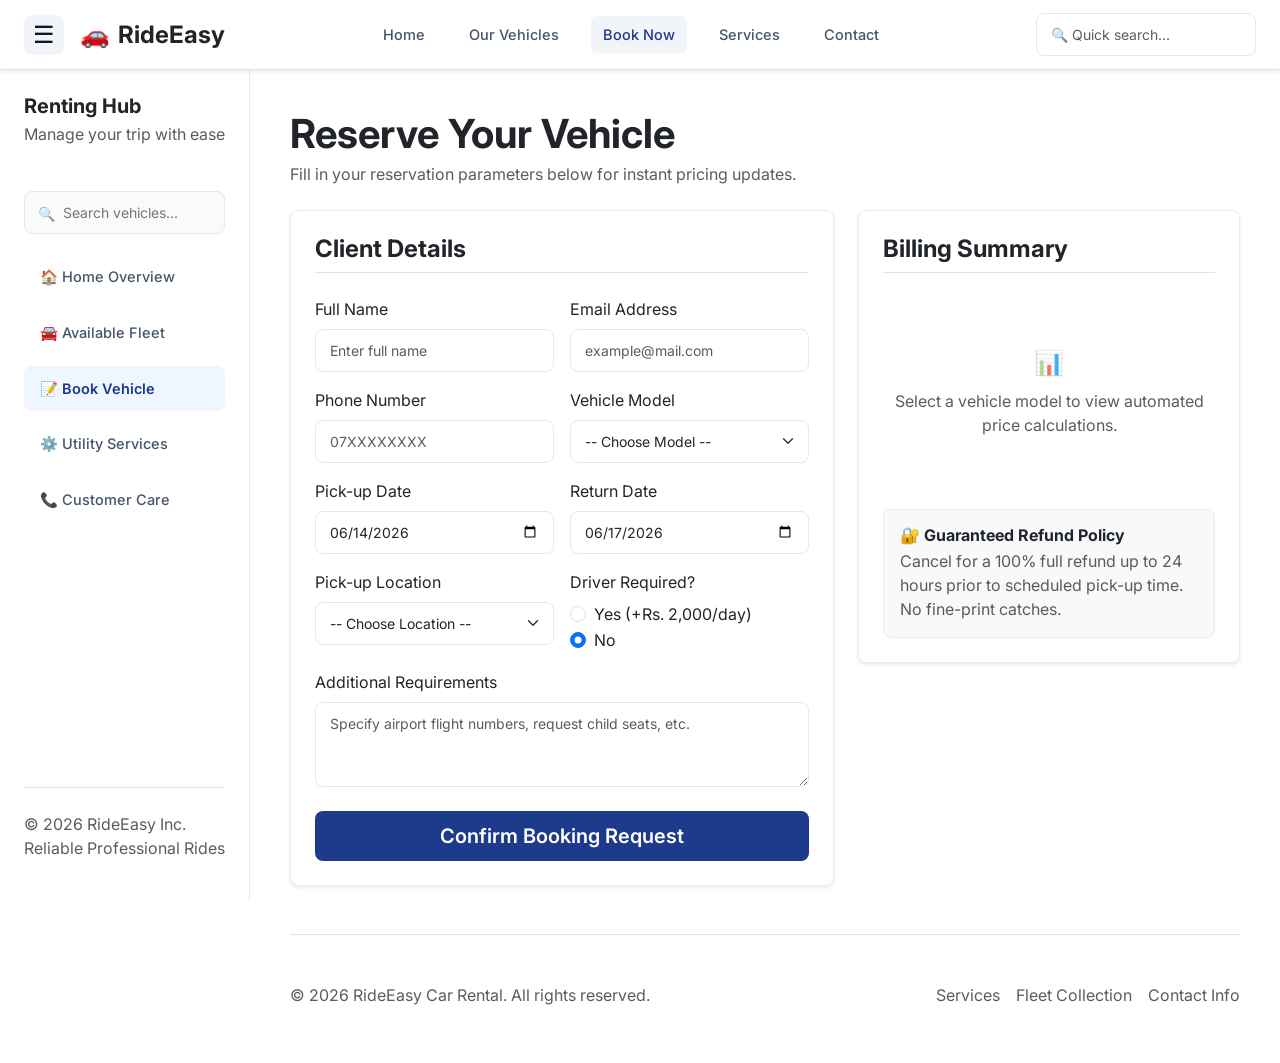
==== booking.html @ 7ad849fa "final basic site for  develop web site final version" ====
<!DOCTYPE html>
<html lang="en">
<head>
    <meta charset="UTF-8">
    <meta name="viewport" content="width=device-width, initial-scale=1.0">
    <title>Book a Vehicle | RideEasy Reservations</title>
    <!-- Bootstrap CDN Link -->
    <link href="https://cdn.jsdelivr.net/npm/bootstrap@5.3.3/dist/css/bootstrap.min.css" rel="stylesheet">
    <link href="style.css" rel="stylesheet">
    <!-- Google Font Inter -->
    <link href="https://fonts.googleapis.com/css2?family=Inter:wght@400;500;600;700&display=swap" rel="stylesheet">
</head>
<body>

    <!-- Top Navigation Bar with Sidebar Trigger (Three Lines) -->
    <header class="top-navbar bg-white border-bottom shadow-sm">
        <div class="d-flex align-items-center gap-3">
            <button class="sidebar-toggle-btn" id="sidebar-toggle" title="Toggle Navigation Menu">☰</button>
            <a class="fs-4 fw-bold text-dark text-decoration-none d-flex align-items-center gap-2" href="index.html">
                <span>🚗</span> <span class="fw-bold tracking-tight">RideEasy</span>
            </a>
        </div>
        
        <!-- Desktop Top Menu Links -->
        <div class="top-nav-links">
            <a class="top-nav-link" href="index.html">Home</a>
            <a class="top-nav-link" href="vehicles.html">Our Vehicles</a>
            <a class="top-nav-link active" href="booking.html">Book Now</a>
            <a class="top-nav-link" href="services.html">Services</a>
            <a class="top-nav-link" href="contact.html">Contact</a>
        </div>

        <!-- Right Side Quick Search -->
        <div class="d-none d-md-block" style="width: 220px;">
            <input type="text" class="form-control form-control-sm global-search-input" placeholder="🔍 Quick search...">
        </div>
    </header>

    <div class="d-flex">
        <!-- Persistent Sidebar on Left -->
        <aside class="sidebar" id="sidebar-menu">
            <div class="mb-4">
                <h5 class="fw-bold text-dark mb-1">Renting Hub</h5>
                <p class="text-muted text-xs">Manage your trip with ease</p>
            </div>

            <!-- Left Sidebar Search Input option -->
            <div class="sidebar-search">
                <input type="text" class="global-search-input" placeholder="Search vehicles...">
            </div>

            <nav class="nav flex-column gap-1">
                <a class="sidebar-link" href="index.html">🏠 Home Overview</a>
                <a class="sidebar-link" href="vehicles.html">🚘 Available Fleet</a>
                <a class="sidebar-link active" href="booking.html">📝 Book Vehicle</a>
                <a class="sidebar-link" href="services.html">⚙️ Utility Services</a>
                <a class="sidebar-link" href="contact.html">📞 Customer Care</a>
            </nav>

            <div class="mt-auto pt-4 border-top">
                <p class="text-muted text-[11px] mb-0">&copy; 2026 RideEasy Inc.</p>
                <p class="text-muted text-[10px]">Reliable Professional Rides</p>
            </div>
        </aside>

        <!-- Main Content Area -->
        <main class="main-content flex-grow-1" id="main-workspace">
            <div class="mb-4 text-start">
                <h1 class="display-6 fw-bold text-dark mb-1">Reserve Your Vehicle</h1>
                <p class="text-muted text-sm mb-0">Fill in your reservation parameters below for instant pricing updates.</p>
            </div>

            <div class="row g-4 text-start">
                <!-- Registration Form Block -->
                <div class="col-lg-7">
                    <div class="card p-4 border border-light-subtle rounded-3 bg-white shadow-sm">
                        <h4 class="fw-bold mb-4 text-dark border-bottom pb-2">Client Details</h4>
                        <form id="bookingForm" novalidate>
                            <div class="row g-3">
                                <div class="col-md-6">
                                    <label for="fullName" class="form-label text-xs uppercase font-semibold">Full Name</label>
                                    <input type="text" class="form-control" id="fullName" placeholder="Enter full name">
                                    <div class="invalid-feedback text-xs mt-1" id="errName"></div>
                                </div>
                                <div class="col-md-6">
                                    <label for="email" class="form-label text-xs uppercase font-semibold">Email Address</label>
                                    <input type="email" class="form-control" id="email" placeholder="example@mail.com">
                                    <div class="invalid-feedback text-xs mt-1" id="errEmail"></div>
                                </div>
                                <div class="col-md-6">
                                    <label for="phone" class="form-label text-xs uppercase font-semibold">Phone Number</label>
                                    <input type="text" class="form-control" id="phone" placeholder="07XXXXXXXX">
                                    <div class="invalid-feedback text-xs mt-1" id="errPhone"></div>
                                </div>
                                <div class="col-md-6">
                                    <label for="vehicleType" class="form-label text-xs uppercase font-semibold">Vehicle Model</label>
                                    <select class="form-select" id="vehicleType">
                                        <option value="">-- Choose Model --</option>
                                        <option value="sedan">Toyota Corolla (Sedan)</option>
                                        <option value="suv">Toyota Land Cruiser (SUV)</option>
                                        <option value="van">Toyota HiAce (Van)</option>
                                        <option value="luxury">Mercedes-Benz E-Class</option>
                                    </select>
                                    <div class="invalid-feedback text-xs mt-1" id="errVehicle"></div>
                                </div>
                                <div class="col-md-6">
                                    <label for="pickupDate" class="form-label text-xs uppercase font-semibold">Pick-up Date</label>
                                    <input type="date" class="form-control" id="pickupDate" value="2026-06-14">
                                    <div class="invalid-feedback text-xs mt-1" id="errPickup"></div>
                                </div>
                                <div class="col-md-6">
                                    <label for="returnDate" class="form-label text-xs uppercase font-semibold">Return Date</label>
                                    <input type="date" class="form-control" id="returnDate" value="2026-06-17">
                                    <div class="invalid-feedback text-xs mt-1" id="errReturn"></div>
                                </div>
                                <div class="col-md-6">
                                    <label for="location" class="form-label text-xs uppercase font-semibold">Pick-up Location</label>
                                    <select class="form-select" id="location">
                                        <option value="">-- Choose Location --</option>
                                        <option value="Colombo">Colombo Central Branch</option>
                                        <option value="Kandy">Kandy District Hub</option>
                                        <option value="Galle">Galle Coastal Office</option>
                                        <option value="Jaffna">Jaffna Northern Branch</option>
                                    </select>
                                    <div class="invalid-feedback text-xs mt-1" id="errLocation"></div>
                                </div>
                                <div class="col-md-6">
                                    <label class="form-label text-xs uppercase font-semibold d-block">Driver Required?</label>
                                    <div class="mt-2">
                                        <div class="form-check form-check-inline">
                                            <input class="form-check-input" type="radio" name="driver" id="driverYes" value="Yes">
                                            <label class="form-check-label text-sm" for="driverYes">Yes (+Rs. 2,000/day)</label>
                                        </div>
                                        <div class="form-check form-check-inline">
                                            <input class="form-check-input" type="radio" name="driver" id="driverNo" value="No" checked>
                                            <label class="form-check-label text-sm" for="driverNo">No</label>
                                        </div>
                                    </div>
                                </div>
                                <div class="col-12">
                                    <label for="message" class="form-label text-xs uppercase font-semibold">Additional Requirements</label>
                                    <textarea class="form-control" id="message" rows="3" placeholder="Specify airport flight numbers, request child seats, etc."></textarea>
                                </div>
                            </div>

                            <div class="mt-4">
                                <button type="submit" class="btn btn-brand-primary btn-lg w-100" id="submitBtn">Confirm Booking Request</button>
                            </div>

                            <div class="alert alert-success mt-4 p-3 d-none text-center" id="confirmationMsg">
                                <strong>Success!</strong> Your reservation request has been received. Our support desk will contact you via email shortly.
                            </div>
                        </form>
                    </div>
                </div>

                <!-- Live Ledger Pricing Workspace -->
                <div class="col-lg-5">
                    <div class="card p-4 border border-light-subtle rounded-3 bg-white sticky-lg-top shadow-sm" style="top: 94px;">
                        <h4 class="fw-bold mb-4 text-dark border-bottom pb-2">Billing Summary</h4>
                        
                        <div id="billingCalculationArea" class="d-none">
                            <div class="d-flex justify-content-between py-2 border-bottom text-sm text-muted">
                                <span>Base Model Rate:</span>
                                <span class="fw-bold text-dark" id="billingBaseRate">Rs. 0 / day</span>
                            </div>
                            <div class="d-flex justify-content-between py-2 border-bottom text-sm text-muted">
                                <span>Rental Duration:</span>
                                <span class="fw-bold text-dark" id="billingDuration">0 Day(s)</span>
                            </div>
                            <div class="d-flex justify-content-between py-2 border-bottom text-sm text-muted">
                                <span>Chauffeur Service Charge:</span>
                                <span class="fw-bold text-dark" id="billingDriverCharge">Rs. 0</span>
                            </div>
                            <div class="d-flex justify-content-between py-3 mt-2 text-base">
                                <span class="fw-bold text-dark">Estimated Total:</span>
                                <span class="fw-bold text-brand-success fs-5 text-success" id="billingTotal">Rs. 0</span>
                            </div>
                        </div>

                        <div id="billingPlaceholderMsg" class="text-center py-5 text-muted text-xs">
                            <span class="fs-4 d-block mb-2">📊</span>
                            Select a vehicle model to view automated price calculations.
                        </div>

                        <div class="mt-4 p-3 bg-light rounded-3 text-start border border-light-subtle">
                            <h6 class="fw-bold mb-1 text-xs">🔐 Guaranteed Refund Policy</h6>
                            <p class="text-muted text-[11px] mb-0 leading-relaxed">Cancel for a 100% full refund up to 24 hours prior to scheduled pick-up time. No fine-print catches.</p>
                        </div>
                    </div>
                </div>
            </div>

            <!-- Footer -->
            <footer class="pt-5 mt-5 border-top text-muted d-flex flex-wrap justify-content-between text-xs">
                <p>&copy; 2026 RideEasy Car Rental. All rights reserved.</p>
                <div class="d-flex gap-3">
                    <a href="services.html" class="text-muted text-decoration-none">Services</a>
                    <a href="vehicles.html" class="text-muted text-decoration-none">Fleet Collection</a>
                    <a href="contact.html" class="text-muted text-decoration-none">Contact Info</a>
                </div>
            </footer>
        </main>
    </div>

    <!-- Bootstrap Bundle with Popper CDN Link -->
    <script src="https://cdn.jsdelivr.net/npm/bootstrap@5.3.3/dist/js/bootstrap.bundle.min.js"></script>
    <script src="app.js"></script>
</body>
</html>
---- style.css ----
/* ==========================================================
   RideEasy - Professional & Clean Car Rental CSS
   ========================================================== */

:root {
    --primary-color: #1e3a8a; /* Professional Royal Blue */
    --hover-color: #1d4ed8;
    --accent-color: #10b981;  /* Emerald */
    --bg-light: #f8fafc;
    --text-dark: #0f172a;
    --border-light: #e2e8f0;
}

body {
    font-family: 'Inter', -apple-system, BlinkMacSystemFont, "Segoe UI", Roboto, sans-serif;
    background-color: #ffffff;
    color: var(--text-dark);
    margin: 0;
    padding: 0;
}

/* Base Styles */
a {
    text-decoration: none;
    transition: all 0.2s ease;
}

/* Top Navigation Bar Header */
.top-navbar {
    height: 70px;
    background-color: #ffffff;
    border-bottom: 1px solid var(--border-light);
    display: flex;
    align-items: center;
    justify-content: space-between;
    padding: 0 24px;
    position: fixed;
    top: 0;
    left: 0;
    right: 0;
    z-index: 1010;
}

.top-nav-links {
    display: flex;
    gap: 20px;
}

.top-nav-link {
    color: #475569;
    font-weight: 500;
    font-size: 14.5px;
    padding: 8px 12px;
    border-radius: 6px;
}

.top-nav-link:hover, .top-nav-link.active {
    color: var(--primary-color);
    background-color: #f1f5f9;
}

/* Sidebar Toggle Trigger (Three Lines) */
.sidebar-toggle-btn {
    background: none;
    border: none;
    font-size: 24px;
    color: var(--text-dark);
    cursor: pointer;
    display: flex;
    align-items: center;
    justify-content: center;
    width: 40px;
    height: 40px;
    border-radius: 8px;
    background-color: #f1f5f9;
    transition: background-color 0.2s;
}

.sidebar-toggle-btn:hover {
    background-color: #e2e8f0;
}

/* Sidebar Layout */
.sidebar {
    width: 250px;
    height: calc(100vh - 70px);
    position: fixed;
    top: 70px;
    left: 0;
    background-color: #ffffff;
    border-right: 1px solid var(--border-light);
    z-index: 1000;
    padding: 24px;
    display: flex;
    flex-direction: column;
    transition: transform 0.3s ease, margin-left 0.3s ease;
}

/* Toggled hidden state for Sidebar */
.sidebar.collapsed {
    transform: translateX(-250px);
}

.main-content {
    margin-left: 250px;
    padding: 40px;
    min-height: calc(100vh - 70px);
    background-color: #ffffff;
    margin-top: 70px;
    transition: margin-left 0.3s ease;
}

.main-content.expanded {
    margin-left: 0;
}

/* Left Sidebar Menu Items */
.sidebar-link {
    display: flex;
    align-items: center;
    gap: 12px;
    padding: 12px 16px;
    color: #475569;
    font-weight: 500;
    border-radius: 8px;
    margin-bottom: 6px;
    font-size: 14.5px;
}

.sidebar-link:hover {
    background-color: #f1f5f9;
    color: var(--primary-color);
}

.sidebar-link.active {
    background-color: #eff6ff;
    color: var(--primary-color);
    font-weight: 600;
}

/* Sidebar Search Input */
.sidebar-search {
    position: relative;
    margin-top: 5px;
    margin-bottom: 20px;
}

.sidebar-search input {
    width: 100%;
    padding: 10px 16px 10px 38px;
    font-size: 14px;
    border-radius: 8px;
    border: 1px solid var(--border-light);
    background-color: #f8fafc;
    outline: none;
    transition: all 0.2s;
}

.sidebar-search input:focus {
    border-color: var(--primary-color);
    background-color: #ffffff;
    box-shadow: 0 0 0 3px rgba(30, 58, 138, 0.15);
}

.sidebar-search::before {
    content: "🔍";
    position: absolute;
    left: 14px;
    top: 50%;
    transform: translateY(-50%);
    font-size: 14px;
    pointer-events: none;
    opacity: 0.6;
}

/* Hero Section */
.hero-banner {
    background-color: #f8fafc;
    border-radius: 16px;
    padding: 60px 40px;
    margin-bottom: 40px;
    border: 1px solid var(--border-light);
}

/* Colored Buttons */
.btn-brand-primary {
    background-color: var(--primary-color);
    color: #ffffff;
    font-weight: 600;
    padding: 10px 22px;
    border-radius: 8px;
    border: none;
    transition: all 0.2s;
}

.btn-brand-primary:hover {
    background-color: var(--hover-color);
    color: #ffffff;
    transform: translateY(-1px);
}

.btn-brand-accent {
    background-color: var(--accent-color);
    color: #ffffff;
    font-weight: 600;
    padding: 10px 22px;
    border-radius: 8px;
    border: none;
    transition: all 0.2s;
}

.btn-brand-accent:hover {
    background-color: #059669;
    color: #ffffff;
    transform: translateY(-1px);
}

.btn-brand-outline {
    background-color: transparent;
    border: 1.5px solid var(--primary-color);
    color: var(--primary-color);
    font-weight: 600;
    padding: 10px 22px;
    border-radius: 8px;
    transition: all 0.2s;
}

.btn-brand-outline:hover {
    background-color: #eff6ff;
    color: var(--primary-color);
}

/* Cards Modification */
.ride-card {
    background: #ffffff;
    border: 1px solid var(--border-light);
    border-radius: 12px;
    transition: all 0.25s ease;
    overflow: hidden;
}

.ride-card:hover {
    transform: translateY(-3px);
    box-shadow: 0 10px 25px -5px rgba(0, 0, 0, 0.05), 0 8px 10px -6px rgba(0, 0, 0, 0.05);
    border-color: #cbd5e1;
}

.ride-card img {
    height: 180px;
    object-fit: cover;
    width: 100%;
}

/* Section Header */
.section-title {
    font-size: 24px;
    font-weight: 700;
    color: var(--text-dark);
    margin-bottom: 24px;
    letter-spacing: -0.02em;
}

/* Form Styles */
.form-control, .form-select {
    padding: 10px 14px;
    border-radius: 8px;
    border: 1.5px solid var(--border-light);
    font-size: 14px;
}

.form-control:focus, .form-select:focus {
    border-color: var(--primary-color);
    box-shadow: 0 0 0 3px rgba(30, 58, 138, 0.15);
}

/* FAQ Item */
.faq-element {
    background-color: #ffffff;
    border: 1px solid var(--border-light);
    border-radius: 8px;
    padding: 16px;
    margin-bottom: 12px;
}

/* Responsive Overrides */
@media (max-width: 991px) {
    .top-nav-links {
        display: none;
    }

    .sidebar {
        transform: translateX(-250px);
    }

    .sidebar.show-mobile {
        transform: translateX(0);
        box-shadow: 10px 0 30px rgba(0,0,0,0.15);
    }

    .main-content {
        margin-left: 0;
        padding: 24px;
    }
}
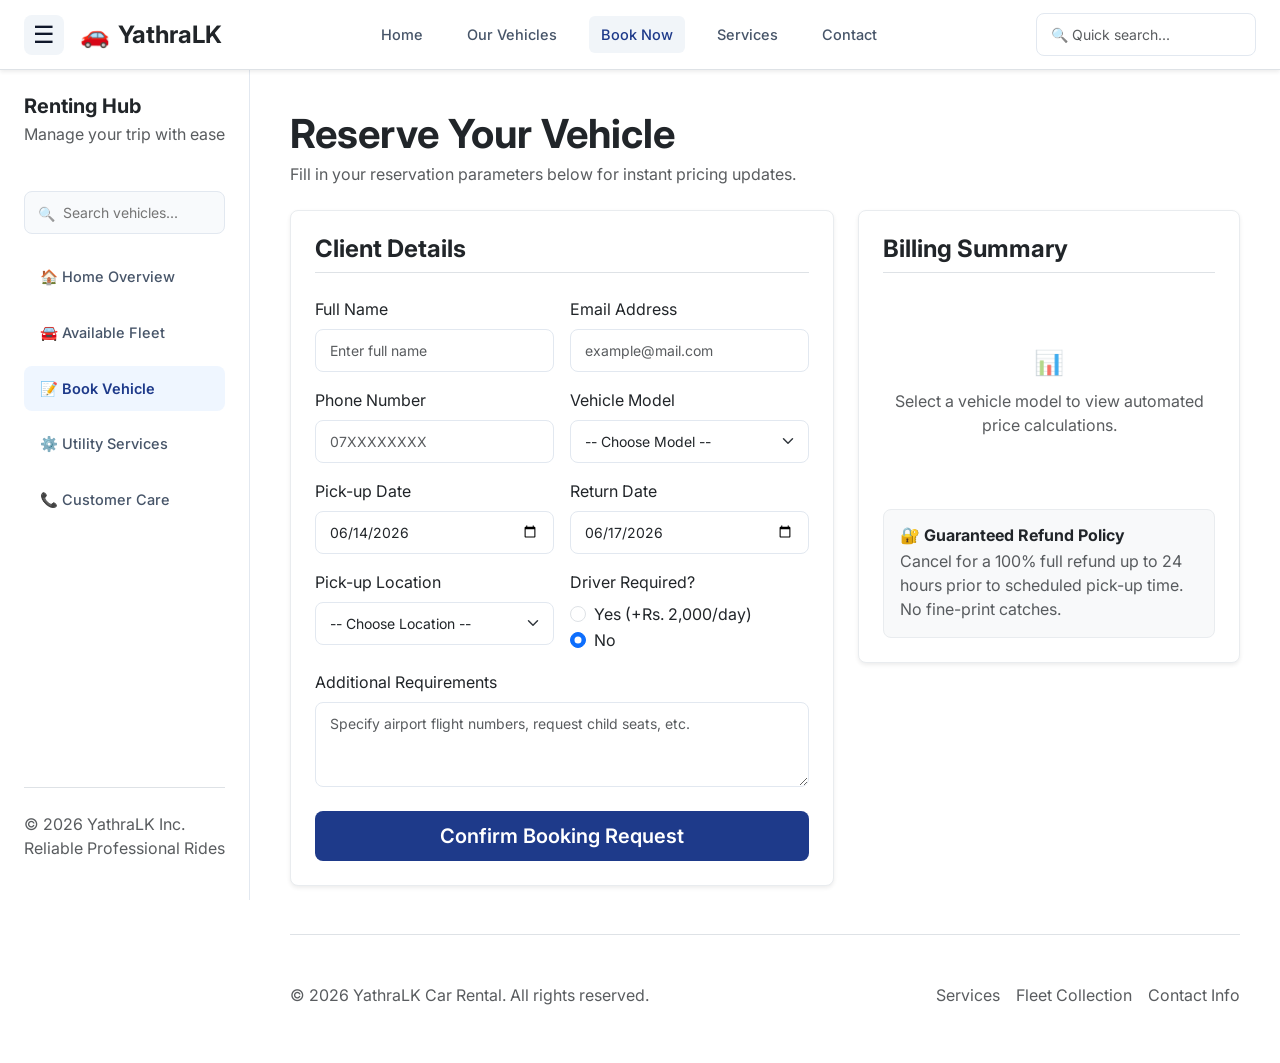
==== commit b8b264fb: "name changed any name suggestions?" ====
--- a/booking.html
+++ b/booking.html
@@ -3,7 +3,7 @@
 <head>
     <meta charset="UTF-8">
     <meta name="viewport" content="width=device-width, initial-scale=1.0">
-    <title>Book a Vehicle | RideEasy Reservations</title>
+    <title>Book a Vehicle | YathraLK Reservations</title>
     <!-- Bootstrap CDN Link -->
     <link href="https://cdn.jsdelivr.net/npm/bootstrap@5.3.3/dist/css/bootstrap.min.css" rel="stylesheet">
     <link href="style.css" rel="stylesheet">
@@ -17,7 +17,7 @@
         <div class="d-flex align-items-center gap-3">
             <button class="sidebar-toggle-btn" id="sidebar-toggle" title="Toggle Navigation Menu">☰</button>
             <a class="fs-4 fw-bold text-dark text-decoration-none d-flex align-items-center gap-2" href="index.html">
-                <span>🚗</span> <span class="fw-bold tracking-tight">RideEasy</span>
+                <span>🚗</span> <span class="fw-bold tracking-tight">YathraLK</span>
             </a>
         </div>
         
@@ -58,7 +58,7 @@
             </nav>
 
             <div class="mt-auto pt-4 border-top">
-                <p class="text-muted text-[11px] mb-0">&copy; 2026 RideEasy Inc.</p>
+                <p class="text-muted text-[11px] mb-0">&copy; 2026 YathraLK Inc.</p>
                 <p class="text-muted text-[10px]">Reliable Professional Rides</p>
             </div>
         </aside>
@@ -193,7 +193,7 @@
 
             <!-- Footer -->
             <footer class="pt-5 mt-5 border-top text-muted d-flex flex-wrap justify-content-between text-xs">
-                <p>&copy; 2026 RideEasy Car Rental. All rights reserved.</p>
+                <p>&copy; 2026 YathraLK Car Rental. All rights reserved.</p>
                 <div class="d-flex gap-3">
                     <a href="services.html" class="text-muted text-decoration-none">Services</a>
                     <a href="vehicles.html" class="text-muted text-decoration-none">Fleet Collection</a>
--- a/style.css
+++ b/style.css
@@ -216,9 +216,8 @@
 }
 
 .btn-brand-outline {
-    background-color: transparent;
-    border: 1.5px solid var(--primary-color);
-    color: var(--primary-color);
+    background-color:#7dadeb;
+    color:white;
     font-weight: 600;
     padding: 10px 22px;
     border-radius: 8px;
@@ -302,3 +301,63 @@
         padding: 24px;
     }
 }
+
+a[href^="mailto:"],
+a[href^="tel:"],
+a[href*="google.com/maps"] {
+    color: var(--primary-color);
+    font-weight: 500;
+    text-decoration: none;
+    cursor: pointer;
+    display: inline-block;
+    transition: all 0.2s ease;
+}
+
+/* Hover state */
+a[href^="mailto:"]:hover,
+a[href^="tel:"]:hover,
+a[href*="google.com/maps"]:hover {
+    color: var(--hover-color);
+    text-decoration: underline;
+}
+
+/* Small "clickable indicator" effect */
+a[href^="mailto:"],
+a[href^="tel:"],
+a[href*="google.com/maps"] {
+    position: relative;
+}
+
+/* Optional arrow indicator */
+a[href^="mailto:"]::after,
+a[href^="tel:"]::after,
+a[href*="google.com/maps"]::after {
+    content: " ↗";
+    font-size: 11px;
+    opacity: 0.6;
+}
+.hero-banner {
+    position: relative;
+    background-image: url("images/image1.png");
+    background-size: cover;
+    background-position: center;
+    background-repeat: no-repeat;
+
+    border-radius: 16px;
+    overflow: hidden;
+}
+
+/* DARK OVERLAY for better visibility */
+.hero-banner::before {
+    content: "";
+    position: absolute;
+    inset: 0;
+    background: rgba(0, 0, 0, 0.05); /* adjust darkness here */
+    z-index: 1;
+}
+
+/* Keep text above overlay */
+.hero-banner > div {
+    position: relative;
+    z-index: 2;
+}
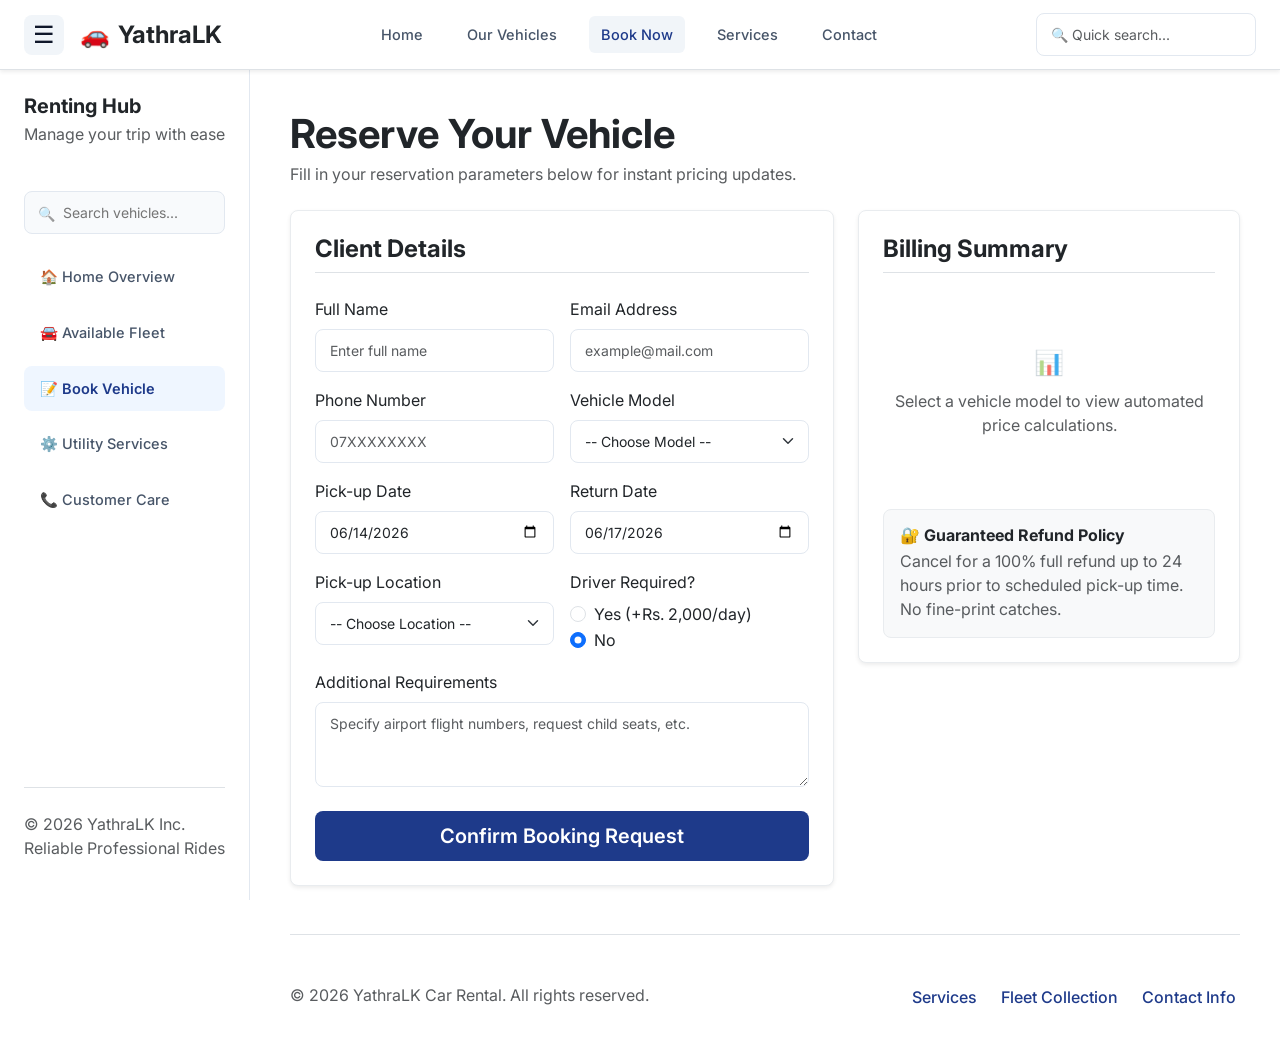
==== commit 76753822: "footer changed links made like clickable" ====
--- a/booking.html
+++ b/booking.html
@@ -195,9 +195,9 @@
             <footer class="pt-5 mt-5 border-top text-muted d-flex flex-wrap justify-content-between text-xs">
                 <p>&copy; 2026 YathraLK Car Rental. All rights reserved.</p>
                 <div class="d-flex gap-3">
-                    <a href="services.html" class="text-muted text-decoration-none">Services</a>
-                    <a href="vehicles.html" class="text-muted text-decoration-none">Fleet Collection</a>
-                    <a href="contact.html" class="text-muted text-decoration-none">Contact Info</a>
+                    <a href="services.html" class=" text-decoration-none">Services</a>
+                    <a href="vehicles.html" class="text-decoration-none">Fleet Collection</a>
+                    <a href="contact.html" class=" text-decoration-none">Contact Info</a>
                 </div>
             </footer>
         </main>
--- a/style.css
+++ b/style.css
@@ -360,4 +360,27 @@
 .hero-banner > div {
     position: relative;
     z-index: 2;
+}
+
+footer a {
+    color: var(--primary-color);
+    font-weight: 500;
+    text-decoration: none;
+    transition: all 0.2s ease;
+}
+
+/* Hover effect */
+footer a:hover {
+    color: var(--hover-color);
+    text-decoration: underline;
+}
+
+/* Optional better spacing feel */
+footer a {
+    padding: 2px 4px;
+    border-radius: 4px;
+}
+
+footer a:hover {
+    background-color: #eff6ff;
 }
